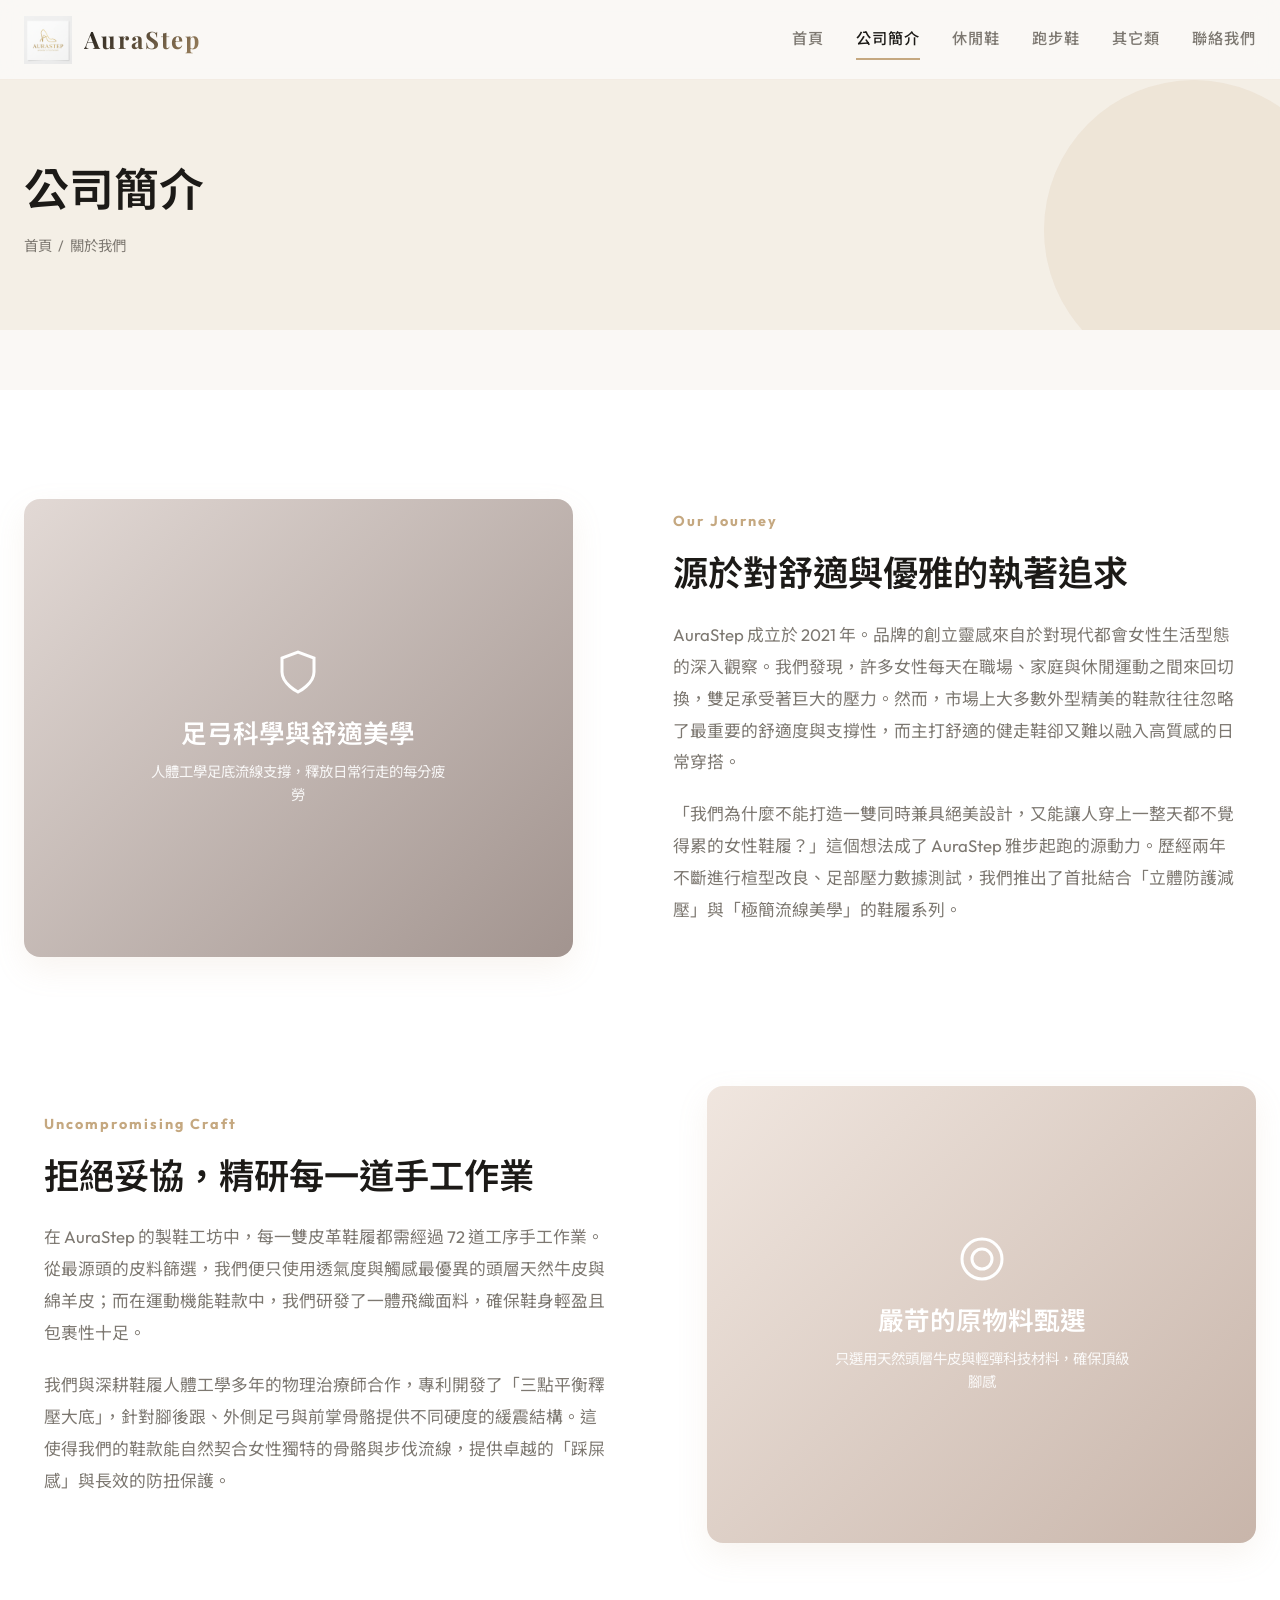
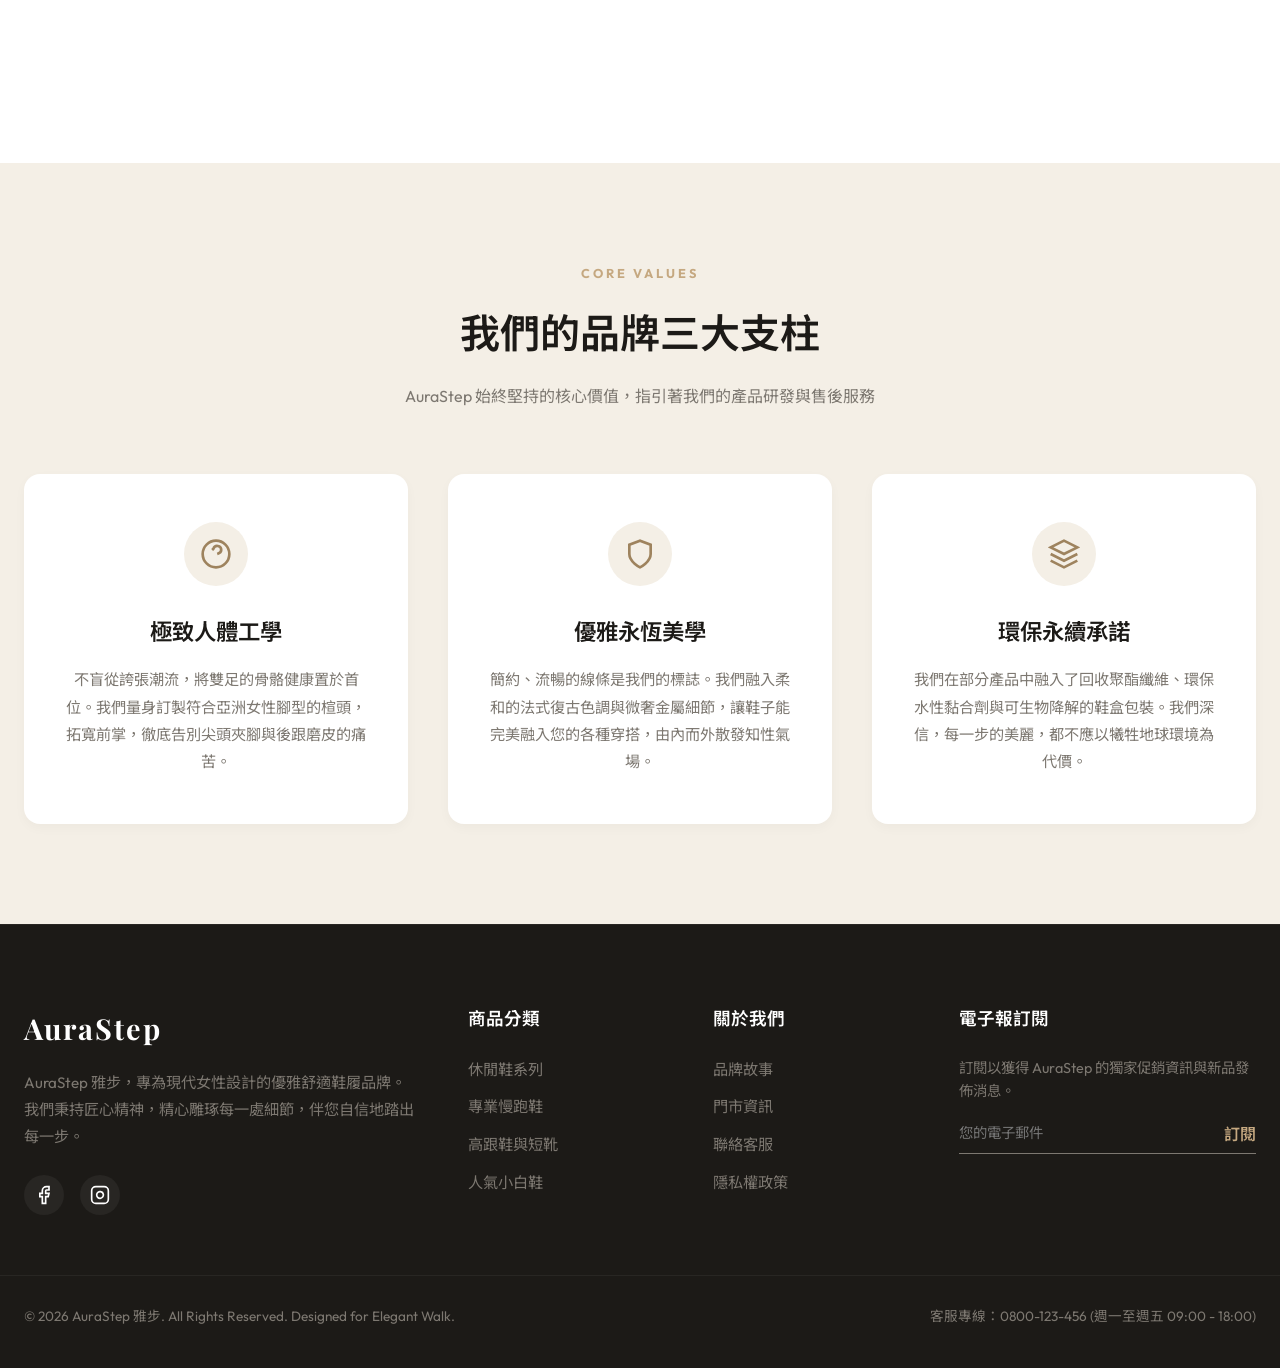
==== about.html @ 33a3cf83 "Add files via upload" ====
<!DOCTYPE html>
<html lang="zh-Hant-TW">
<head>
  <meta charset="UTF-8">
  <meta name="viewport" content="width=device-width, initial-scale=1.0">
  <meta name="description" content="AuraStep 雅步的品牌故事。了解我們如何結合匠人手工工藝、人體工學健康足弓設計與環保永續理念，為每一位現代女性打造極致舒適的足下體驗。">
  <title>AuraStep 雅步 | 關於我們 - 品牌故事與工藝理念</title>
  <link rel="icon" type="image/png" href="assets/images/logo.png">
  <link rel="stylesheet" href="css/style.css">
</head>
<body>

  <!-- Header Section -->
  <header>
    <div class="container header-container">
      <div class="logo-wrapper">
        <a href="index.html">
          <img src="assets/images/logo.png" alt="AuraStep Logo" class="logo-img">
          <span class="logo-text">AuraStep</span>
        </a>
      </div>
      
      <!-- Hamburger Menu for Mobile -->
      <button class="hamburger" aria-label="Toggle navigation">
        <span></span>
        <span></span>
        <span></span>
      </button>

      <!-- Navigation links -->
      <nav class="nav-menu">
        <a href="index.html" class="nav-link">首頁</a>
        <a href="about.html" class="nav-link active">公司簡介</a>
        <a href="casual.html" class="nav-link">休閒鞋</a>
        <a href="running.html" class="nav-link">跑步鞋</a>
        <a href="others.html" class="nav-link">其它類</a>
        <a href="contact.html" class="nav-link">聯絡我們</a>
      </nav>
    </div>
  </header>

  <main>
    <!-- Page Banner -->
    <section class="page-banner">
      <div class="container page-banner-content">
        <h1 class="page-banner-title serif-title">公司簡介</h1>
        <div class="page-banner-breadcrumbs">
          <a href="index.html">首頁</a> &nbsp;/&nbsp; <span>關於我們</span>
        </div>
      </div>
    </section>

    <!-- Brand Story Main Section -->
    <section class="about-story-section">
      <div class="container">
        <!-- Row 1: The Origin -->
        <div class="story-row">
          <div class="story-image-box">
            <!-- Simulated background representing craftsmanship -->
            <div style="width: 100%; aspect-ratio: 1.2; background: linear-gradient(135deg, #E2D9D5 0%, #A2948F 100%); display: flex; flex-direction:column; align-items: center; justify-content: center; color: white; padding: 20px; text-align: center;">
              <svg width="48" height="48" viewBox="0 0 24 24" fill="none" stroke="currentColor" stroke-width="1.5" style="margin-bottom: 16px;"><path d="M12 22s8-4 8-10V5l-8-3-8 3v7c0 6 8 10 8 10z"/></svg>
              <h3 class="serif-title" style="font-size: 1.6rem; margin-bottom: 8px;">足弓科學與舒適美學</h3>
              <p style="font-size: 0.9rem; max-width: 300px; opacity: 0.9;">人體工學足底流線支撐，釋放日常行走的每分疲勞</p>
            </div>
          </div>
          <div class="story-content-box">
            <span class="story-subtitle">Our Journey</span>
            <h2 class="story-title serif-title">源於對舒適與優雅的執著追求</h2>
            <p class="story-text">
              AuraStep 成立於 2021 年。品牌的創立靈感來自於對現代都會女性生活型態的深入觀察。我們發現，許多女性每天在職場、家庭與休閒運動之間來回切換，雙足承受著巨大的壓力。然而，市場上大多數外型精美的鞋款往往忽略了最重要的舒適度與支撐性，而主打舒適的健走鞋卻又難以融入高質感的日常穿搭。
            </p>
            <p class="story-text">
              「我們為什麼不能打造一雙同時兼具絕美設計，又能讓人穿上一整天都不覺得累的女性鞋履？」這個想法成了 AuraStep 雅步起跑的源動力。歷經兩年不斷進行楦型改良、足部壓力數據測試，我們推出了首批結合「立體防護減壓」與「極簡流線美學」的鞋履系列。
            </p>
          </div>
        </div>

        <!-- Row 2: Craftsmanship -->
        <div class="story-row">
          <div class="story-image-box">
            <!-- Simulated background representing materials selection -->
            <div style="width: 100%; aspect-ratio: 1.2; background: linear-gradient(135deg, #F0E6DF 0%, #C8B5AA 100%); display: flex; flex-direction:column; align-items: center; justify-content: center; color: white; padding: 20px; text-align: center;">
              <svg width="48" height="48" viewBox="0 0 24 24" fill="none" stroke="currentColor" stroke-width="1.5" style="margin-bottom: 16px;"><path d="M12 2a10 10 0 0 1 10 10c0 5.523-4.477 10-10 10S2 17.523 2 12S6.477 2 12 2zm0 5a5 5 0 1 0 0 10 5 5 0 0 0 0-10z"/></svg>
              <h3 class="serif-title" style="font-size: 1.6rem; margin-bottom: 8px;">嚴苛的原物料甄選</h3>
              <p style="font-size: 0.9rem; max-width: 300px; opacity: 0.9;">只選用天然頭層牛皮與輕彈科技材料，確保頂級腳感</p>
            </div>
          </div>
          <div class="story-content-box">
            <span class="story-subtitle">Uncompromising Craft</span>
            <h2 class="story-title serif-title">拒絕妥協，精研每一道手工作業</h2>
            <p class="story-text">
              在 AuraStep 的製鞋工坊中，每一雙皮革鞋履都需經過 72 道工序手工作業。從最源頭的皮料篩選，我們便只使用透氣度與觸感最優異的頭層天然牛皮與綿羊皮；而在運動機能鞋款中，我們研發了一體飛織面料，確保鞋身輕盈且包裹性十足。
            </p>
            <p class="story-text">
              我們與深耕鞋履人體工學多年的物理治療師合作，專利開發了「三點平衡釋壓大底」，針對腳後跟、外側足弓與前掌骨骼提供不同硬度的緩震結構。這使得我們的鞋款能自然契合女性獨特的骨骼與步伐流線，提供卓越的「踩屎感」與長效的防扭保護。
            </p>
          </div>
        </div>
      </div>
    </section>

    <!-- Brand Core Values -->
    <section class="values-section">
      <div class="container">
        <div class="section-header">
          <span class="section-tag">Core Values</span>
          <h2 class="section-title serif-title">我們的品牌三大支柱</h2>
          <p class="section-subtitle">AuraStep 始終堅持的核心價值，指引著我們的產品研發與售後服務</p>
        </div>

        <div class="values-grid">
          <!-- Value 1 -->
          <div class="value-card">
            <div class="value-icon-box">
              <svg width="32" height="32" viewBox="0 0 24 24" fill="none" stroke="currentColor" stroke-width="2"><circle cx="12" cy="12" r="10"/><path d="m9.09 9 1-1a3 3 0 0 1 5.83 1c0 2-3 3-3 3"/><line x1="12" y1="17" x2="12.01" y2="17"/></svg>
            </div>
            <h3 class="value-title serif-title">極致人體工學</h3>
            <p class="value-desc">
              不盲從誇張潮流，將雙足的骨骼健康置於首位。我們量身訂製符合亞洲女性腳型的楦頭，拓寬前掌，徹底告別尖頭夾腳與後跟磨皮的痛苦。
            </p>
          </div>

          <!-- Value 2 -->
          <div class="value-card">
            <div class="value-icon-box">
              <svg width="32" height="32" viewBox="0 0 24 24" fill="none" stroke="currentColor" stroke-width="2"><path d="M12 22s8-4 8-10V5l-8-3-8 3v7c0 6 8 10 8 10z"/></svg>
            </div>
            <h3 class="value-title serif-title">優雅永恆美學</h3>
            <p class="value-desc">
              簡約、流暢的線條是我們的標誌。我們融入柔和的法式復古色調與微奢金屬細節，讓鞋子能完美融入您的各種穿搭，由內而外散發知性氣場。
            </p>
          </div>

          <!-- Value 3 -->
          <div class="value-card">
            <div class="value-icon-box">
              <svg width="32" height="32" viewBox="0 0 24 24" fill="none" stroke="currentColor" stroke-width="2"><path d="M12 2L2 7l10 5 10-5-10-5zM2 17l10 5 10-5M2 12l10 5 10-5"/></svg>
            </div>
            <h3 class="value-title serif-title">環保永續承諾</h3>
            <p class="value-desc">
              我們在部分產品中融入了回收聚酯纖維、環保水性黏合劑與可生物降解的鞋盒包裝。我們深信，每一步的美麗，都不應以犧牲地球環境為代價。
            </p>
          </div>
        </div>
      </div>
    </section>
  </main>

  <!-- Footer Section -->
  <footer>
    <div class="container footer-grid">
      <!-- Brand column -->
      <div class="footer-brand">
        <h3 class="footer-logo-text">AuraStep</h3>
        <p>AuraStep 雅步，專為現代女性設計的優雅舒適鞋履品牌。我們秉持匠心精神，精心雕琢每一處細節，伴您自信地踏出每一步。</p>
        <div class="footer-socials">
          <a href="#" class="social-icon" aria-label="Facebook">
            <svg width="20" height="20" viewBox="0 0 24 24" fill="none" stroke="currentColor" stroke-width="2"><path d="M18 2h-3a5 5 0 0 0-5 5v3H7v4h3v8h4v-8h3l1-4h-4V7a1 1 0 0 1 1-1h3z"/></svg>
          </a>
          <a href="#" class="social-icon" aria-label="Instagram">
            <svg width="20" height="20" viewBox="0 0 24 24" fill="none" stroke="currentColor" stroke-width="2"><rect x="2" y="2" width="20" height="20" rx="5" ry="5"/><path d="M16 11.37A4 4 0 1 1 12.63 8 4 4 0 0 1 16 11.37z"/><line x1="17.5" y1="6.5" x2="17.51" y2="6.5"/></svg>
          </a>
        </div>
      </div>

      <!-- Links column 1 -->
      <div>
        <h4 class="footer-heading">商品分類</h4>
        <ul class="footer-links">
          <li><a href="casual.html">休閒鞋系列</a></li>
          <li><a href="running.html">專業慢跑鞋</a></li>
          <li><a href="others.html">高跟鞋與短靴</a></li>
          <li><a href="casual.html">人氣小白鞋</a></li>
        </ul>
      </div>

      <!-- Links column 2 -->
      <div>
        <h4 class="footer-heading">關於我們</h4>
        <ul class="footer-links">
          <li><a href="about.html">品牌故事</a></li>
          <li><a href="contact.html">門市資訊</a></li>
          <li><a href="contact.html">聯絡客服</a></li>
          <li><a href="#">隱私權政策</a></li>
        </ul>
      </div>

      <!-- Newsletter column -->
      <div class="footer-newsletter">
        <h4 class="footer-heading">電子報訂閱</h4>
        <p>訂閱以獲得 AuraStep 的獨家促銷資訊與新品發佈消息。</p>
        <form class="newsletter-form">
          <input type="email" placeholder="您的電子郵件" class="newsletter-input" required>
          <button type="submit" class="newsletter-btn">訂閱</button>
        </form>
      </div>
    </div>

    <!-- Bottom copyright -->
    <div class="container footer-bottom">
      <p>&copy; 2026 AuraStep 雅步. All Rights Reserved. Designed for Elegant Walk.</p>
      <p>客服專線：0800-123-456 (週一至週五 09:00 - 18:00)</p>
    </div>
  </footer>

  <!-- Include Scripts -->
  <script src="js/products.js"></script>
  <script src="js/main.js"></script>
</body>
</html>
---- css/style.css ----
/* AuraStep Global Stylesheet & Design System */
@import url('https://fonts.googleapis.com/css2?family=Noto+Sans+TC:wght@300;400;500;700&family=Outfit:wght@300;400;500;600;700&family=Playfair+Display:ital,wght@0,400;0,600;1,400&display=swap');

:root {
  /* Color Palette */
  --primary: #C5A880;
  --primary-dark: #9E835E;
  --primary-light: #F4EFE6;
  --neutral-dark: #1C1A17;
  --neutral-light: #FAF8F5;
  --neutral-white: #FFFFFF;
  --neutral-gray: #7D7871;
  --neutral-light-gray: #E8E4DF;
  --accent: #E8A89A; /* Soft rose gold/peach */
  
  /* Font Family */
  --font-serif: 'Playfair Display', 'Noto Sans TC', serif;
  --font-sans: 'Outfit', 'Noto Sans TC', sans-serif;
  
  /* Transitions */
  --transition-fast: all 0.2s ease;
  --transition-normal: all 0.4s cubic-bezier(0.16, 1, 0.3, 1);
  --transition-slow: all 0.8s cubic-bezier(0.16, 1, 0.3, 1);
  
  /* Shadows */
  --shadow-sm: 0 4px 12px rgba(28, 26, 23, 0.03);
  --shadow-md: 0 12px 32px rgba(197, 168, 128, 0.12);
  --shadow-lg: 0 24px 64px rgba(197, 168, 128, 0.18);
  
  /* Border Radius */
  --radius-sm: 8px;
  --radius-md: 16px;
  --radius-lg: 32px;
  --radius-full: 9999px;
  
  /* Layout constraints */
  --max-width: 1320px;
  --header-height: 80px;
}

/* Reset and Base Styles */
*, *::before, *::after {
  box-sizing: border-box;
  margin: 0;
  padding: 0;
}

html {
  scroll-behavior: smooth;
  font-size: 16px;
}

body {
  font-family: var(--font-sans);
  background-color: var(--neutral-light);
  color: var(--neutral-dark);
  line-height: 1.6;
  overflow-x: hidden;
  -webkit-font-smoothing: antialiased;
}

a {
  text-decoration: none;
  color: inherit;
  transition: var(--transition-fast);
}

img, svg {
  max-width: 100%;
  height: auto;
  display: block;
}

ul {
  list-style: none;
}

input, textarea, select, button {
  font-family: inherit;
  font-size: inherit;
  border: none;
  outline: none;
  background: none;
}

button {
  cursor: pointer;
}

/* Typography Utility */
.serif-title {
  font-family: var(--font-serif);
  font-weight: 600;
}

/* Global Container */
.container {
  width: 100%;
  max-width: var(--max-width);
  margin: 0 auto;
  padding: 0 24px;
}

/* Header & Navigation */
header {
  position: fixed;
  top: 0;
  left: 0;
  width: 100%;
  height: var(--header-height);
  background-color: rgba(250, 248, 245, 0.85);
  backdrop-filter: blur(12px);
  -webkit-backdrop-filter: blur(12px);
  z-index: 1000;
  border-bottom: 1px solid rgba(197, 168, 128, 0.15);
  transition: var(--transition-normal);
}

header.scrolled {
  height: 70px;
  box-shadow: var(--shadow-sm);
  background-color: rgba(250, 248, 245, 0.95);
}

.header-container {
  display: flex;
  align-items: center;
  justify-content: space-between;
  height: 100%;
}

.logo-wrapper a {
  display: flex;
  align-items: center;
  gap: 12px;
}

.logo-img {
  height: 48px;
  width: auto;
}

.logo-text {
  font-family: var(--font-serif);
  font-size: 1.5rem;
  font-weight: 700;
  letter-spacing: 2px;
  color: var(--neutral-dark);
  background: linear-gradient(135deg, var(--neutral-dark) 0%, var(--primary-dark) 100%);
  -webkit-background-clip: text;
  -webkit-text-fill-color: transparent;
}

.nav-menu {
  display: flex;
  align-items: center;
  gap: 32px;
}

.nav-link {
  font-size: 0.95rem;
  font-weight: 500;
  letter-spacing: 1px;
  padding: 8px 0;
  position: relative;
  color: var(--neutral-gray);
}

.nav-link::after {
  content: '';
  position: absolute;
  bottom: 0;
  left: 0;
  width: 0;
  height: 2px;
  background-color: var(--primary);
  transition: var(--transition-normal);
}

.nav-link:hover, .nav-link.active {
  color: var(--neutral-dark);
}

.nav-link:hover::after, .nav-link.active::after {
  width: 100%;
}

/* Hamburger Menu button */
.hamburger {
  display: none;
  flex-direction: column;
  justify-content: space-between;
  width: 24px;
  height: 18px;
  z-index: 1001;
}

.hamburger span {
  display: block;
  height: 2px;
  width: 100%;
  background-color: var(--neutral-dark);
  border-radius: 2px;
  transition: var(--transition-normal);
}

/* Hamburger Active Animation */
.hamburger.active span:nth-child(1) {
  transform: translateY(8px) rotate(45deg);
}

.hamburger.active span:nth-child(2) {
  opacity: 0;
}

.hamburger.active span:nth-child(3) {
  transform: translateY(-8px) rotate(-45deg);
}

/* Page Spacing wrapper */
main {
  padding-top: var(--header-height);
  min-height: calc(100vh - 400px);
}

/* Footer Section */
footer {
  background-color: var(--neutral-dark);
  color: var(--neutral-light-gray);
  padding: 80px 0 40px 0;
  border-top: 1px solid rgba(255, 255, 255, 0.05);
}

.footer-grid {
  display: grid;
  grid-template-columns: 2fr 1fr 1fr 1.5fr;
  gap: 48px;
  margin-bottom: 60px;
}

.footer-brand .footer-logo-text {
  font-family: var(--font-serif);
  font-size: 1.8rem;
  font-weight: 700;
  letter-spacing: 2px;
  color: var(--neutral-white);
  margin-bottom: 18px;
}

.footer-brand p {
  color: var(--neutral-gray);
  font-size: 0.95rem;
  line-height: 1.8;
  margin-bottom: 24px;
}

.footer-socials {
  display: flex;
  gap: 16px;
}

.social-icon {
  width: 40px;
  height: 40px;
  border-radius: 50%;
  background-color: rgba(255, 255, 255, 0.05);
  display: flex;
  align-items: center;
  justify-content: center;
  transition: var(--transition-normal);
  color: var(--neutral-white);
}

.social-icon:hover {
  background-color: var(--primary);
  transform: translateY(-3px);
}

.footer-heading {
  font-size: 1.1rem;
  font-weight: 600;
  color: var(--neutral-white);
  margin-bottom: 24px;
  position: relative;
}

.footer-links li {
  margin-bottom: 12px;
}

.footer-links a {
  font-size: 0.95rem;
  color: var(--neutral-gray);
}

.footer-links a:hover {
  color: var(--primary);
  padding-left: 4px;
}

.footer-contact-info p {
  font-size: 0.95rem;
  color: var(--neutral-gray);
  margin-bottom: 16px;
  display: flex;
  align-items: flex-start;
  gap: 12px;
}

.footer-contact-info svg {
  width: 18px;
  height: 18px;
  flex-shrink: 0;
  margin-top: 3px;
  stroke: var(--primary);
}

.footer-newsletter p {
  font-size: 0.9rem;
  color: var(--neutral-gray);
  margin-bottom: 18px;
}

.newsletter-form {
  display: flex;
  border-bottom: 1px solid var(--neutral-gray);
  padding-bottom: 8px;
}

.newsletter-input {
  flex-grow: 1;
  color: var(--neutral-white);
  font-size: 0.9rem;
}

.newsletter-btn {
  color: var(--primary);
  font-weight: 600;
  transition: var(--transition-fast);
}

.newsletter-btn:hover {
  color: var(--neutral-white);
}

.footer-bottom {
  border-top: 1px solid rgba(255, 255, 255, 0.05);
  padding-top: 30px;
  display: flex;
  justify-content: space-between;
  align-items: center;
  font-size: 0.85rem;
  color: var(--neutral-gray);
}

/* Premium Buttons */
.btn {
  display: inline-flex;
  align-items: center;
  justify-content: center;
  padding: 14px 32px;
  font-size: 0.95rem;
  font-weight: 600;
  letter-spacing: 1px;
  border-radius: var(--radius-sm);
  transition: var(--transition-normal);
  position: relative;
  overflow: hidden;
  z-index: 1;
}

.btn-primary {
  background-color: var(--neutral-dark);
  color: var(--neutral-white);
  border: 1px solid var(--neutral-dark);
}

.btn-primary::before {
  content: '';
  position: absolute;
  top: 0;
  left: -100%;
  width: 100%;
  height: 100%;
  background: linear-gradient(90deg, transparent, rgba(255,255,255,0.2), transparent);
  transition: var(--transition-slow);
  z-index: -1;
}

.btn-primary:hover::before {
  left: 100%;
}

.btn-primary:hover {
  background-color: var(--primary);
  border-color: var(--primary);
}

.btn-secondary {
  border: 1px solid var(--neutral-dark);
  color: var(--neutral-dark);
}

.btn-secondary:hover {
  background-color: var(--neutral-dark);
  color: var(--neutral-white);
}

/* Hero Section */
.hero {
  position: relative;
  height: 90vh;
  min-height: 600px;
  background-color: var(--primary-light);
  display: flex;
  align-items: center;
  overflow: hidden;
}

.hero-grid {
  display: grid;
  grid-template-columns: 1.1fr 0.9fr;
  align-items: center;
  gap: 40px;
  height: 100%;
}

.hero-content {
  opacity: 0;
  transform: translateY(30px);
  animation: fadeInUp 1s cubic-bezier(0.16, 1, 0.3, 1) forwards;
}

.hero-tag {
  font-size: 0.85rem;
  font-weight: 700;
  letter-spacing: 4px;
  text-transform: uppercase;
  color: var(--primary-dark);
  margin-bottom: 24px;
  display: block;
}

.hero-title {
  font-size: 4rem;
  line-height: 1.15;
  color: var(--neutral-dark);
  margin-bottom: 28px;
}

.hero-title span {
  font-style: italic;
  font-weight: 400;
  color: var(--primary-dark);
}

.hero-description {
  font-size: 1.1rem;
  color: var(--neutral-gray);
  margin-bottom: 40px;
  max-width: 520px;
  line-height: 1.8;
}

.hero-cta {
  display: flex;
  gap: 16px;
}

.hero-image-wrapper {
  position: relative;
  display: flex;
  justify-content: center;
  align-items: center;
  height: 100%;
  opacity: 0;
  transform: scale(0.9);
  animation: scaleIn 1.2s cubic-bezier(0.16, 1, 0.3, 1) 0.2s forwards;
}

.hero-circle-bg {
  position: absolute;
  width: 420px;
  height: 420px;
  border-radius: 50%;
  background: linear-gradient(135deg, var(--neutral-white) 0%, var(--primary-light) 100%);
  box-shadow: var(--shadow-md);
  z-index: 1;
}

.hero-img {
  position: relative;
  z-index: 2;
  max-height: 480px;
  filter: drop-shadow(0 20px 40px rgba(197,168,128,0.25));
  animation: floatShoe 6s ease-in-out infinite;
}

/* Floating Animations */
@keyframes floatShoe {
  0%, 100% {
    transform: translateY(0) rotate(0deg);
  }
  50% {
    transform: translateY(-15px) rotate(-3deg);
  }
}

@keyframes fadeInUp {
  to {
    opacity: 1;
    transform: translateY(0);
  }
}

@keyframes scaleIn {
  to {
    opacity: 1;
    transform: scale(1);
  }
}

/* Category Quick Links Section */
.home-categories {
  padding: 100px 0;
  background-color: var(--neutral-white);
}

.section-header {
  text-align: center;
  max-width: 600px;
  margin: 0 auto 64px auto;
}

.section-tag {
  font-size: 0.8rem;
  font-weight: 700;
  color: var(--primary);
  text-transform: uppercase;
  letter-spacing: 3px;
  margin-bottom: 16px;
  display: block;
}

.section-title {
  font-size: 2.5rem;
  color: var(--neutral-dark);
  margin-bottom: 18px;
}

.section-subtitle {
  font-size: 1rem;
  color: var(--neutral-gray);
  line-height: 1.8;
}

.category-grid {
  display: grid;
  grid-template-columns: repeat(3, 1fr);
  gap: 30px;
}

.category-card {
  position: relative;
  height: 420px;
  border-radius: var(--radius-md);
  overflow: hidden;
  box-shadow: var(--shadow-sm);
  display: flex;
  flex-direction: column;
  justify-content: flex-end;
  padding: 40px;
  color: var(--neutral-white);
  z-index: 1;
  transition: var(--transition-normal);
}

.category-card::before {
  content: '';
  position: absolute;
  top: 0;
  left: 0;
  width: 100%;
  height: 100%;
  background: linear-gradient(180deg, rgba(28,26,23,0) 40%, rgba(28,26,23,0.85) 100%);
  z-index: 2;
  transition: var(--transition-normal);
}

.category-card-bg {
  position: absolute;
  top: 0;
  left: 0;
  width: 100%;
  height: 100%;
  background-size: cover;
  background-position: center;
  transition: var(--transition-slow);
  z-index: 1;
}

.category-card:hover .category-card-bg {
  transform: scale(1.1);
}

.category-card:hover::before {
  background: linear-gradient(180deg, rgba(28,26,23,0.1) 20%, rgba(28,26,23,0.9) 100%);
}

.category-card-content {
  position: relative;
  z-index: 3;
}

.category-card-title {
  font-size: 1.8rem;
  margin-bottom: 12px;
}

.category-card-link {
  font-size: 0.9rem;
  font-weight: 600;
  letter-spacing: 1px;
  display: flex;
  align-items: center;
  gap: 8px;
  color: var(--accent);
}

.category-card-link svg {
  transition: var(--transition-fast);
  stroke: var(--accent);
}

.category-card:hover .category-card-link svg {
  transform: translateX(6px);
}

/* Feature Highlights */
.about-teaser {
  padding: 120px 0;
  background-color: var(--neutral-light);
}

.about-teaser-grid {
  display: grid;
  grid-template-columns: 1fr 1fr;
  align-items: center;
  gap: 80px;
}

.about-teaser-images {
  position: relative;
  display: grid;
  grid-template-columns: repeat(2, 1fr);
  gap: 20px;
}

.about-teaser-img-box {
  border-radius: var(--radius-md);
  overflow: hidden;
  box-shadow: var(--shadow-md);
}

.about-teaser-img-box:nth-child(2) {
  transform: translateY(40px);
}

.about-teaser-content {
  padding-right: 40px;
}

.about-teaser-title {
  font-size: 2.6rem;
  margin-bottom: 24px;
}

.about-teaser-text {
  font-size: 1.05rem;
  color: var(--neutral-gray);
  line-height: 1.8;
  margin-bottom: 32px;
}

.feature-list {
  margin-bottom: 40px;
}

.feature-item {
  display: flex;
  align-items: flex-start;
  gap: 16px;
  margin-bottom: 20px;
}

.feature-icon-box {
  width: 44px;
  height: 44px;
  border-radius: 50%;
  background-color: var(--primary-light);
  display: flex;
  align-items: center;
  justify-content: center;
  flex-shrink: 0;
  color: var(--primary-dark);
}

.feature-title {
  font-weight: 600;
  font-size: 1.1rem;
  margin-bottom: 4px;
}

.feature-desc {
  font-size: 0.95rem;
  color: var(--neutral-gray);
}

/* New Arrivals / Featured Products Grid */
.featured-products {
  padding: 100px 0;
  background-color: var(--neutral-white);
}

/* Category Filter Bar */
.filter-bar {
  display: flex;
  justify-content: center;
  gap: 16px;
  margin-bottom: 50px;
}

.filter-btn {
  padding: 10px 24px;
  font-size: 0.95rem;
  font-weight: 500;
  color: var(--neutral-gray);
  border-radius: var(--radius-full);
  border: 1px solid var(--neutral-light-gray);
  transition: var(--transition-normal);
}

.filter-btn:hover, .filter-btn.active {
  background-color: var(--neutral-dark);
  color: var(--neutral-white);
  border-color: var(--neutral-dark);
  box-shadow: var(--shadow-sm);
}

/* Product Cards Grid */
.products-grid {
  display: grid;
  grid-template-columns: repeat(4, 1fr);
  gap: 30px;
}

.product-card {
  background-color: var(--neutral-white);
  border-radius: var(--radius-md);
  overflow: hidden;
  box-shadow: var(--shadow-sm);
  transition: var(--transition-normal);
  display: flex;
  flex-direction: column;
}

.product-card:hover {
  transform: translateY(-8px);
  box-shadow: var(--shadow-md);
}

.product-img-box {
  position: relative;
  background-color: var(--primary-light);
  aspect-ratio: 1;
  overflow: hidden;
  display: flex;
  align-items: center;
  justify-content: center;
  padding: 20px;
}

.product-img-box img, .product-img-box svg {
  max-height: 85%;
  width: auto;
  object-fit: contain;
  transition: var(--transition-slow);
  filter: drop-shadow(0 10px 20px rgba(0,0,0,0.06));
}

.product-card:hover .product-img-box img,
.product-card:hover .product-img-box svg {
  transform: scale(1.08) rotate(-4deg);
  filter: drop-shadow(0 15px 30px rgba(197,168,128,0.2));
}

.product-tag {
  position: absolute;
  top: 16px;
  left: 16px;
  background-color: var(--neutral-dark);
  color: var(--neutral-white);
  padding: 6px 12px;
  font-size: 0.75rem;
  font-weight: 600;
  border-radius: var(--radius-sm);
  letter-spacing: 1px;
}

.product-action-overlay {
  position: absolute;
  bottom: 0;
  left: 0;
  width: 100%;
  height: 50px;
  background-color: rgba(28, 26, 23, 0.85);
  backdrop-filter: blur(4px);
  display: flex;
  justify-content: center;
  align-items: center;
  transform: translateY(100%);
  transition: var(--transition-normal);
}

.product-card:hover .product-action-overlay {
  transform: translateY(0);
}

.quick-view-btn {
  color: var(--neutral-white);
  font-size: 0.9rem;
  font-weight: 600;
  letter-spacing: 1px;
  width: 100%;
  height: 100%;
  display: flex;
  align-items: center;
  justify-content: center;
}

.quick-view-btn:hover {
  background-color: var(--primary);
}

.product-info {
  padding: 24px;
  flex-grow: 1;
  display: flex;
  flex-direction: column;
  justify-content: space-between;
}

.product-category-text {
  font-size: 0.8rem;
  color: var(--neutral-gray);
  text-transform: uppercase;
  letter-spacing: 1px;
  margin-bottom: 8px;
  display: block;
}

.product-name-title {
  font-size: 1.15rem;
  font-weight: 600;
  color: var(--neutral-dark);
  margin-bottom: 6px;
  line-height: 1.4;
}

.product-en-name {
  font-size: 0.85rem;
  color: var(--neutral-gray);
  margin-bottom: 14px;
}

.product-footer {
  display: flex;
  justify-content: space-between;
  align-items: center;
  margin-top: auto;
  border-top: 1px solid var(--neutral-light-gray);
  padding-top: 16px;
}

.product-price {
  font-size: 1.25rem;
  font-weight: 600;
  color: var(--neutral-dark);
  font-family: 'Outfit', sans-serif;
}

.product-price::before {
  content: 'NT$ ';
  font-size: 0.85rem;
  font-weight: 500;
}

.view-detail-link {
  font-size: 0.85rem;
  font-weight: 600;
  color: var(--primary-dark);
  display: flex;
  align-items: center;
  gap: 4px;
}

.view-detail-link svg {
  transition: var(--transition-fast);
  stroke: var(--primary-dark);
}

.product-card:hover .view-detail-link svg {
  transform: translateX(4px);
}

/* Category Pages Header Banner */
.page-banner {
  height: 250px;
  background-color: var(--primary-light);
  display: flex;
  align-items: center;
  position: relative;
  overflow: hidden;
  margin-bottom: 60px;
}

.page-banner::before {
  content: '';
  position: absolute;
  right: -5%;
  bottom: -20%;
  width: 300px;
  height: 300px;
  border-radius: 50%;
  background-color: rgba(197, 168, 128, 0.15);
  z-index: 1;
}

.page-banner-content {
  position: relative;
  z-index: 2;
}

.page-banner-title {
  font-size: 2.8rem;
  margin-bottom: 12px;
}

.page-banner-breadcrumbs {
  font-size: 0.9rem;
  color: var(--neutral-gray);
}

.page-banner-breadcrumbs a:hover {
  color: var(--primary);
}

/* Category Filter Layout (Sidebar + Grid) */
.category-page-container {
  display: grid;
  grid-template-columns: 240px 1fr;
  gap: 40px;
  padding-bottom: 100px;
}

.sidebar-filters {
  position: sticky;
  top: 100px;
  height: fit-content;
}

.filter-group {
  margin-bottom: 36px;
  border-bottom: 1px solid var(--neutral-light-gray);
  padding-bottom: 24px;
}

.filter-group-title {
  font-size: 1.1rem;
  font-weight: 600;
  margin-bottom: 18px;
}

.filter-options {
  display: flex;
  flex-direction: column;
  gap: 12px;
}

.checkbox-label {
  display: flex;
  align-items: center;
  gap: 10px;
  font-size: 0.95rem;
  color: var(--neutral-gray);
  cursor: pointer;
}

.checkbox-label input {
  width: 16px;
  height: 16px;
  border: 1px solid var(--neutral-light-gray);
  border-radius: 3px;
  accent-color: var(--primary);
}

.checkbox-label:hover {
  color: var(--neutral-dark);
}

/* About Page Styles */
.about-hero {
  padding: 80px 0;
  text-align: center;
  max-width: 800px;
  margin: 0 auto;
}

.about-hero-title {
  font-size: 3.5rem;
  margin-bottom: 24px;
}

.about-hero-intro {
  font-size: 1.2rem;
  color: var(--neutral-gray);
  line-height: 1.8;
}

.about-story-section {
  padding: 100px 0;
  background-color: var(--neutral-white);
}

.story-row {
  display: grid;
  grid-template-columns: 1fr 1.1fr;
  align-items: center;
  gap: 80px;
  margin-bottom: 120px;
}

.story-row:nth-child(even) {
  grid-template-columns: 1.1fr 1fr;
}

.story-row:nth-child(even) .story-image-box {
  order: 2;
}

.story-image-box {
  border-radius: var(--radius-md);
  overflow: hidden;
  box-shadow: var(--shadow-md);
}

.story-content-box {
  padding: 20px;
}

.story-subtitle {
  font-size: 0.9rem;
  font-weight: 700;
  color: var(--primary);
  letter-spacing: 2px;
  margin-bottom: 16px;
  display: block;
}

.story-title {
  font-size: 2.2rem;
  margin-bottom: 24px;
  line-height: 1.3;
}

.story-text {
  font-size: 1.05rem;
  color: var(--neutral-gray);
  line-height: 1.9;
  margin-bottom: 20px;
}

/* Core Values Grid */
.values-section {
  padding: 100px 0;
  background-color: var(--primary-light);
}

.values-grid {
  display: grid;
  grid-template-columns: repeat(3, 1fr);
  gap: 40px;
}

.value-card {
  background-color: var(--neutral-white);
  padding: 48px 40px;
  border-radius: var(--radius-md);
  box-shadow: var(--shadow-sm);
  text-align: center;
  transition: var(--transition-normal);
}

.value-card:hover {
  transform: translateY(-8px);
  box-shadow: var(--shadow-md);
}

.value-icon-box {
  width: 64px;
  height: 64px;
  background-color: var(--primary-light);
  border-radius: 50%;
  display: flex;
  align-items: center;
  justify-content: center;
  margin: 0 auto 28px auto;
  color: var(--primary-dark);
}

.value-title {
  font-size: 1.4rem;
  margin-bottom: 16px;
}

.value-desc {
  font-size: 0.95rem;
  color: var(--neutral-gray);
  line-height: 1.8;
}

/* Contact Page Styles */
.contact-section {
  padding: 80px 0 100px 0;
}

.contact-grid {
  display: grid;
  grid-template-columns: 1fr 1.2fr;
  gap: 80px;
}

.contact-info-panel {
  display: flex;
  flex-direction: column;
}

.contact-main-title {
  font-size: 3rem;
  margin-bottom: 24px;
}

.contact-intro {
  font-size: 1.1rem;
  color: var(--neutral-gray);
  line-height: 1.8;
  margin-bottom: 40px;
}

.contact-details {
  display: flex;
  flex-direction: column;
  gap: 32px;
  margin-bottom: 48px;
}

.contact-detail-item {
  display: flex;
  gap: 20px;
  align-items: flex-start;
}

.contact-detail-icon {
  width: 50px;
  height: 50px;
  border-radius: 50%;
  background-color: var(--primary-light);
  display: flex;
  align-items: center;
  justify-content: center;
  flex-shrink: 0;
  color: var(--primary-dark);
}

.contact-detail-label {
  font-weight: 600;
  font-size: 1.1rem;
  margin-bottom: 4px;
}

.contact-detail-text {
  font-size: 0.95rem;
  color: var(--neutral-gray);
}

/* Interactive Contact Form */
.contact-form-panel {
  background-color: var(--neutral-white);
  padding: 48px;
  border-radius: var(--radius-md);
  box-shadow: var(--shadow-md);
}

.form-group {
  margin-bottom: 24px;
}

.form-label {
  display: block;
  font-size: 0.9rem;
  font-weight: 600;
  color: var(--neutral-dark);
  margin-bottom: 8px;
}

.form-control {
  width: 100%;
  padding: 14px 18px;
  border-radius: var(--radius-sm);
  border: 1px solid var(--neutral-light-gray);
  background-color: var(--neutral-light);
  color: var(--neutral-dark);
  font-size: 0.95rem;
  transition: var(--transition-fast);
}

.form-control:focus {
  border-color: var(--primary);
  background-color: var(--neutral-white);
  box-shadow: 0 0 0 4px rgba(197, 168, 128, 0.15);
}

textarea.form-control {
  resize: vertical;
  min-height: 150px;
}

.submit-btn {
  width: 100%;
  border: none;
}

/* Form success message popup */
.form-toast {
  position: fixed;
  bottom: 40px;
  right: 40px;
  background-color: var(--neutral-dark);
  color: var(--neutral-white);
  padding: 16px 28px;
  border-radius: var(--radius-sm);
  box-shadow: var(--shadow-lg);
  transform: translateY(120%);
  opacity: 0;
  transition: var(--transition-normal);
  z-index: 1100;
  display: flex;
  align-items: center;
  gap: 12px;
}

.form-toast.show {
  transform: translateY(0);
  opacity: 1;
}

.form-toast-success-icon {
  width: 20px;
  height: 20px;
  stroke: var(--accent);
}

/* Beautiful Interactive Map Placeholder */
.map-section {
  width: 100%;
  height: 450px;
  background-color: var(--primary-light);
  position: relative;
  overflow: hidden;
  border-radius: var(--radius-md);
  margin-top: 60px;
  box-shadow: var(--shadow-sm);
}

.map-placeholder {
  width: 100%;
  height: 100%;
  display: flex;
  flex-direction: column;
  justify-content: center;
  align-items: center;
  background: linear-gradient(135deg, #FDFBF9 0%, #E8E2D9 100%);
  color: var(--neutral-gray);
  text-align: center;
  padding: 24px;
}

.map-icon {
  width: 48px;
  height: 48px;
  stroke: var(--primary-dark);
  margin-bottom: 16px;
  animation: bounceMapMarker 2s ease-in-out infinite;
}

@keyframes bounceMapMarker {
  0%, 100% {
    transform: translateY(0);
  }
  50% {
    transform: translateY(-8px);
  }
}

.map-card {
  background-color: var(--neutral-white);
  padding: 24px;
  border-radius: var(--radius-sm);
  box-shadow: var(--shadow-md);
  position: absolute;
  bottom: 24px;
  left: 24px;
  max-width: 320px;
  z-index: 5;
}

.map-card-title {
  font-weight: 700;
  margin-bottom: 8px;
}

.map-card-text {
  font-size: 0.85rem;
  color: var(--neutral-gray);
  line-height: 1.6;
}

/* Product Detail Page Styles */
.product-detail-container {
  padding: 60px 0 120px 0;
}

.product-detail-grid {
  display: grid;
  grid-template-columns: 1.1fr 0.9fr;
  gap: 80px;
  align-items: flex-start;
}

/* Left: Gallery Image Showcase */
.detail-gallery {
  display: flex;
  flex-direction: column;
  gap: 20px;
}

.detail-main-img-box {
  background-color: var(--primary-light);
  border-radius: var(--radius-md);
  aspect-ratio: 1.1;
  display: flex;
  align-items: center;
  justify-content: center;
  padding: 40px;
  box-shadow: var(--shadow-sm);
  overflow: hidden;
}

.detail-main-img-box img, .detail-main-img-box svg {
  max-height: 90%;
  width: auto;
  object-fit: contain;
  filter: drop-shadow(0 15px 30px rgba(0, 0, 0, 0.08));
  transition: var(--transition-normal);
}

.detail-main-img-box:hover img, .detail-main-img-box:hover svg {
  transform: scale(1.05) rotate(-2deg);
}

/* Right: Info and selectors */
.detail-info {
  display: flex;
  flex-direction: column;
}

.detail-category {
  font-size: 0.85rem;
  color: var(--primary-dark);
  font-weight: 600;
  letter-spacing: 2px;
  text-transform: uppercase;
  margin-bottom: 12px;
}

.detail-name {
  font-size: 2.8rem;
  line-height: 1.2;
  margin-bottom: 8px;
}

.detail-en-name {
  font-size: 1.1rem;
  color: var(--neutral-gray);
  margin-bottom: 24px;
}

.detail-price {
  font-size: 2rem;
  font-weight: 600;
  color: var(--neutral-dark);
  font-family: 'Outfit', sans-serif;
  margin-bottom: 28px;
  border-bottom: 1px solid var(--neutral-light-gray);
  padding-bottom: 24px;
}

.detail-price::before {
  content: 'NT$ ';
  font-size: 1.2rem;
}

.detail-desc {
  font-size: 1.05rem;
  color: var(--neutral-gray);
  line-height: 1.8;
  margin-bottom: 36px;
}

/* Color and Size interactive options */
.selector-group {
  margin-bottom: 28px;
}

.selector-title {
  font-size: 0.95rem;
  font-weight: 600;
  margin-bottom: 12px;
}

.color-options {
  display: flex;
  gap: 12px;
}

.color-dot {
  width: 36px;
  height: 36px;
  border-radius: 50%;
  border: 2px solid var(--neutral-white);
  box-shadow: 0 0 0 1px var(--neutral-light-gray);
  cursor: pointer;
  transition: var(--transition-fast);
  position: relative;
}

.color-dot.active {
  box-shadow: 0 0 0 2px var(--neutral-dark);
}

.color-dot-tooltip {
  position: absolute;
  bottom: 120%;
  left: 50%;
  transform: translateX(-50%) translateY(10px);
  background-color: var(--neutral-dark);
  color: var(--neutral-white);
  font-size: 0.75rem;
  padding: 4px 8px;
  border-radius: 4px;
  opacity: 0;
  pointer-events: none;
  white-space: nowrap;
  transition: var(--transition-fast);
}

.color-dot:hover .color-dot-tooltip {
  opacity: 1;
  transform: translateX(-50%) translateY(0);
}

.size-options {
  display: flex;
  flex-wrap: wrap;
  gap: 10px;
}

.size-box {
  width: 46px;
  height: 46px;
  border-radius: var(--radius-sm);
  border: 1px solid var(--neutral-light-gray);
  display: flex;
  align-items: center;
  justify-content: center;
  font-size: 0.95rem;
  font-weight: 600;
  cursor: pointer;
  transition: var(--transition-fast);
  background-color: var(--neutral-white);
}

.size-box:hover {
  border-color: var(--neutral-dark);
}

.size-box.active {
  background-color: var(--neutral-dark);
  color: var(--neutral-white);
  border-color: var(--neutral-dark);
}

/* Add to cart / Action buttons */
.detail-actions {
  display: flex;
  gap: 16px;
  margin-top: 20px;
  border-top: 1px solid var(--neutral-light-gray);
  padding-top: 36px;
  margin-bottom: 48px;
}

.qty-selector {
  display: flex;
  align-items: center;
  border: 1px solid var(--neutral-light-gray);
  border-radius: var(--radius-sm);
  background-color: var(--neutral-white);
}

.qty-btn {
  width: 50px;
  height: 50px;
  display: flex;
  align-items: center;
  justify-content: center;
  font-size: 1.2rem;
  color: var(--neutral-gray);
  transition: var(--transition-fast);
}

.qty-btn:hover {
  color: var(--neutral-dark);
  background-color: var(--neutral-light);
}

.qty-val {
  width: 40px;
  text-align: center;
  font-weight: 600;
}

.add-to-cart-btn {
  flex-grow: 1;
}

/* Product features list inside details */
.detail-features {
  background-color: var(--primary-light);
  padding: 32px;
  border-radius: var(--radius-md);
  margin-bottom: 48px;
}

.detail-features-title {
  font-size: 1.1rem;
  font-weight: 600;
  margin-bottom: 18px;
}

.detail-features-list {
  display: flex;
  flex-direction: column;
  gap: 12px;
}

.detail-feature-item {
  display: flex;
  align-items: flex-start;
  gap: 10px;
  font-size: 0.95rem;
  color: var(--neutral-gray);
}

.detail-feature-item svg {
  width: 18px;
  height: 18px;
  stroke: var(--primary-dark);
  flex-shrink: 0;
  margin-top: 2px;
}

/* Specs Accordion table */
.detail-specs-table {
  border-collapse: collapse;
  width: 100%;
}

.detail-specs-table tr {
  border-bottom: 1px solid var(--neutral-light-gray);
}

.detail-specs-table td {
  padding: 14px 0;
  font-size: 0.95rem;
}

.detail-specs-table td:first-child {
  font-weight: 600;
  width: 120px;
  color: var(--neutral-dark);
}

.detail-specs-table td:last-child {
  color: var(--neutral-gray);
}

/* Recommended Products (You May Also Like) */
.related-products {
  border-top: 1px solid var(--neutral-light-gray);
  padding-top: 80px;
}

/* Toast alert for cart added */
.cart-toast {
  position: fixed;
  top: 40px;
  right: 40px;
  background-color: var(--neutral-dark);
  color: var(--neutral-white);
  padding: 16px 28px;
  border-radius: var(--radius-sm);
  box-shadow: var(--shadow-lg);
  transform: translateY(-120%);
  opacity: 0;
  transition: var(--transition-normal);
  z-index: 1100;
  display: flex;
  align-items: center;
  gap: 12px;
}

.cart-toast.show {
  transform: translateY(0);
  opacity: 1;
}

/* Responsive Breakpoints */
@media screen and (max-width: 1200px) {
  .hero-title {
    font-size: 3.2rem;
  }
  .products-grid {
    grid-template-columns: repeat(3, 1fr);
  }
}

@media screen and (max-width: 992px) {
  .hero-grid {
    grid-template-columns: 1fr;
    text-align: center;
    padding: 60px 0;
  }
  .hero-content {
    order: 2;
    display: flex;
    flex-direction: column;
    align-items: center;
  }
  .hero-cta {
    justify-content: center;
  }
  .hero-image-wrapper {
    order: 1;
    height: 350px;
  }
  .hero-circle-bg {
    width: 320px;
    height: 320px;
  }
  .hero-img {
    max-height: 340px;
  }
  .category-grid {
    grid-template-columns: 1fr;
    gap: 20px;
  }
  .category-card {
    height: 300px;
  }
  .about-teaser-grid {
    grid-template-columns: 1fr;
    gap: 50px;
  }
  .about-teaser-content {
    padding-right: 0;
  }
  .about-teaser-img-box:nth-child(2) {
    transform: translateY(0);
  }
  .products-grid {
    grid-template-columns: repeat(2, 1fr);
  }
  .footer-grid {
    grid-template-columns: 1fr 1fr;
    gap: 40px;
  }
  .category-page-container {
    grid-template-columns: 1fr;
  }
  .sidebar-filters {
    position: static;
    margin-bottom: 40px;
  }
  .contact-grid {
    grid-template-columns: 1fr;
    gap: 60px;
  }
  .product-detail-grid {
    grid-template-columns: 1fr;
    gap: 50px;
  }
  .story-row {
    grid-template-columns: 1fr;
    gap: 40px;
  }
  .story-row:nth-child(even) {
    grid-template-columns: 1fr;
  }
  .story-row:nth-child(even) .story-image-box {
    order: 0;
  }
  .values-grid {
    grid-template-columns: 1fr;
    gap: 30px;
  }
}

@media screen and (max-width: 768px) {
  /* Mobile Navigation menu */
  .hamburger {
    display: flex;
  }
  .nav-menu {
    position: fixed;
    top: var(--header-height);
    right: -100%;
    width: 300px;
    height: calc(100vh - var(--header-height));
    background-color: var(--neutral-white);
    flex-direction: column;
    align-items: flex-start;
    padding: 40px;
    gap: 24px;
    box-shadow: -10px 10px 30px rgba(0, 0, 0, 0.05);
    transition: var(--transition-normal);
  }
  .nav-menu.active {
    right: 0;
  }
  .nav-link {
    font-size: 1.1rem;
    width: 100%;
  }
  .hero-title {
    font-size: 2.5rem;
  }
  .hero-description {
    font-size: 1rem;
  }
  .products-grid {
    grid-template-columns: 1fr;
  }
  .footer-grid {
    grid-template-columns: 1fr;
    gap: 30px;
  }
  .footer-bottom {
    flex-direction: column;
    gap: 16px;
    text-align: center;
  }
  .contact-form-panel {
    padding: 30px 20px;
  }
  .detail-name {
    font-size: 2.2rem;
  }
}
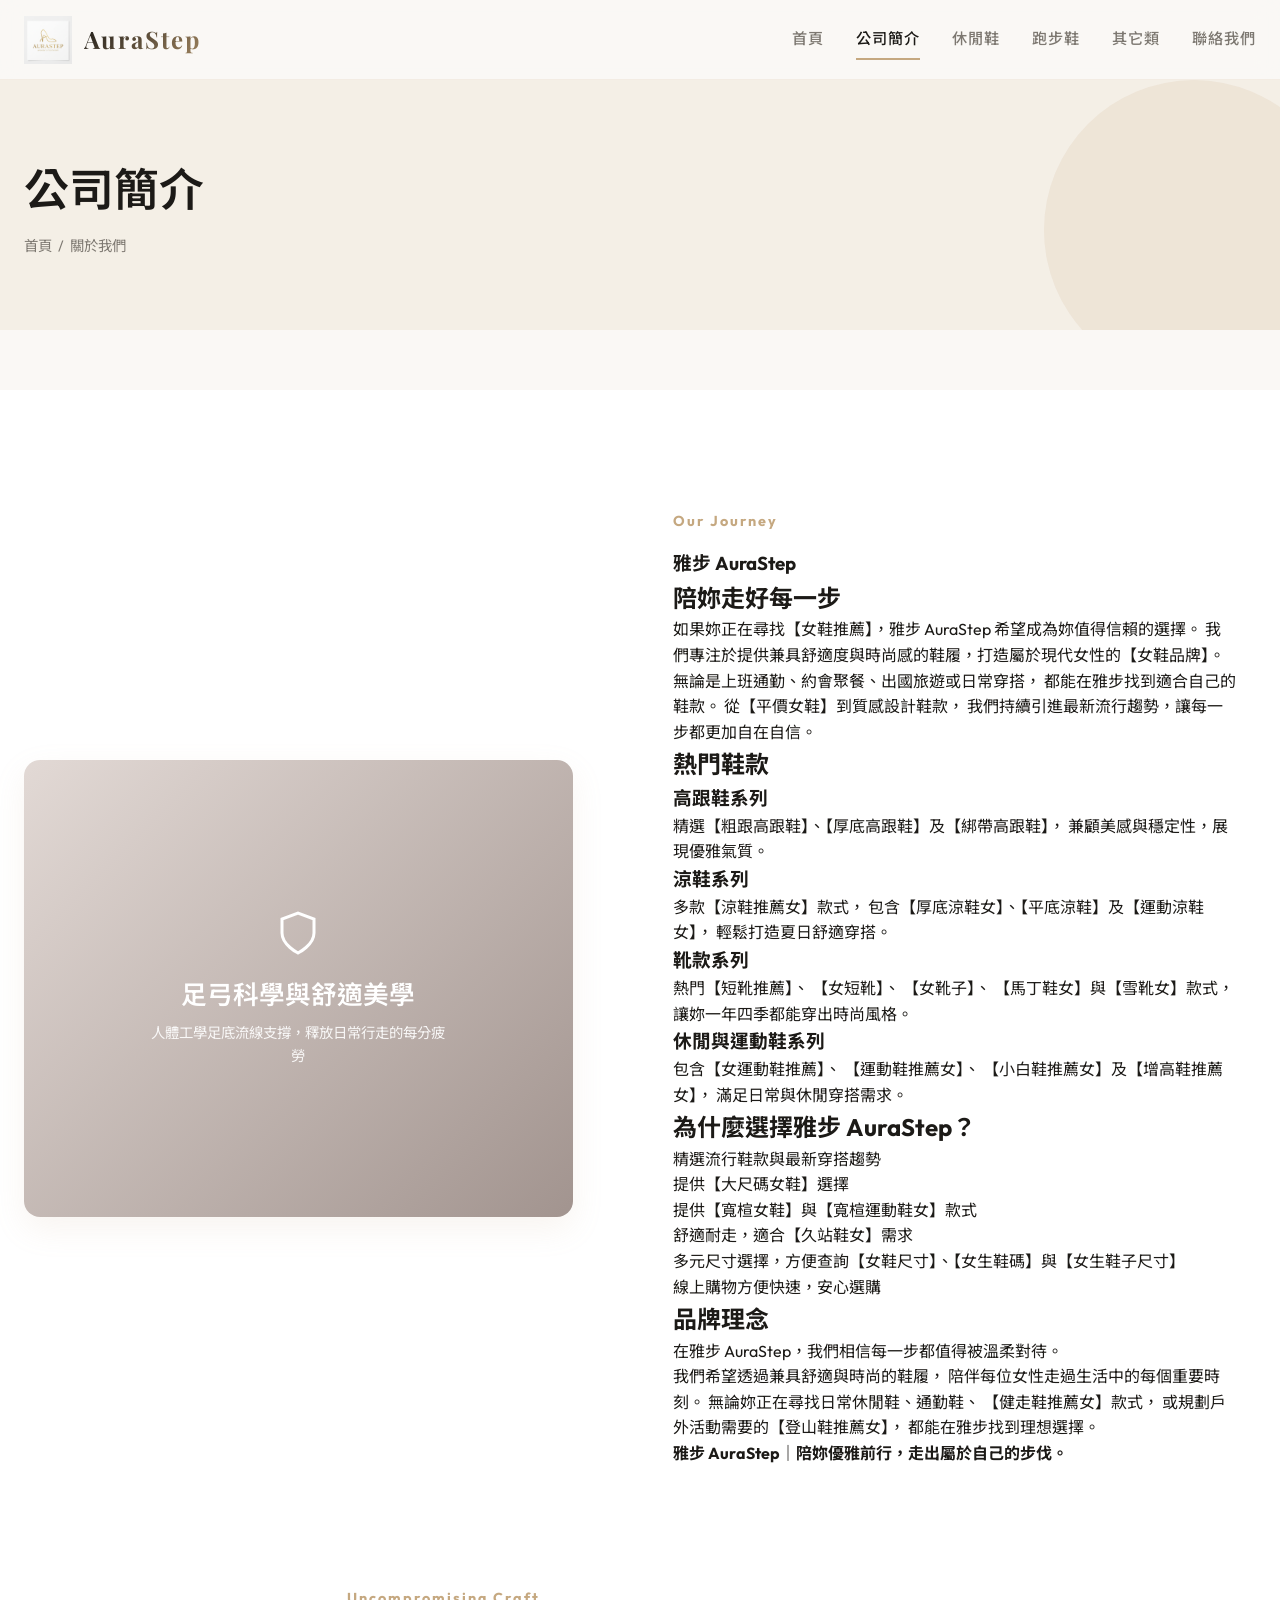
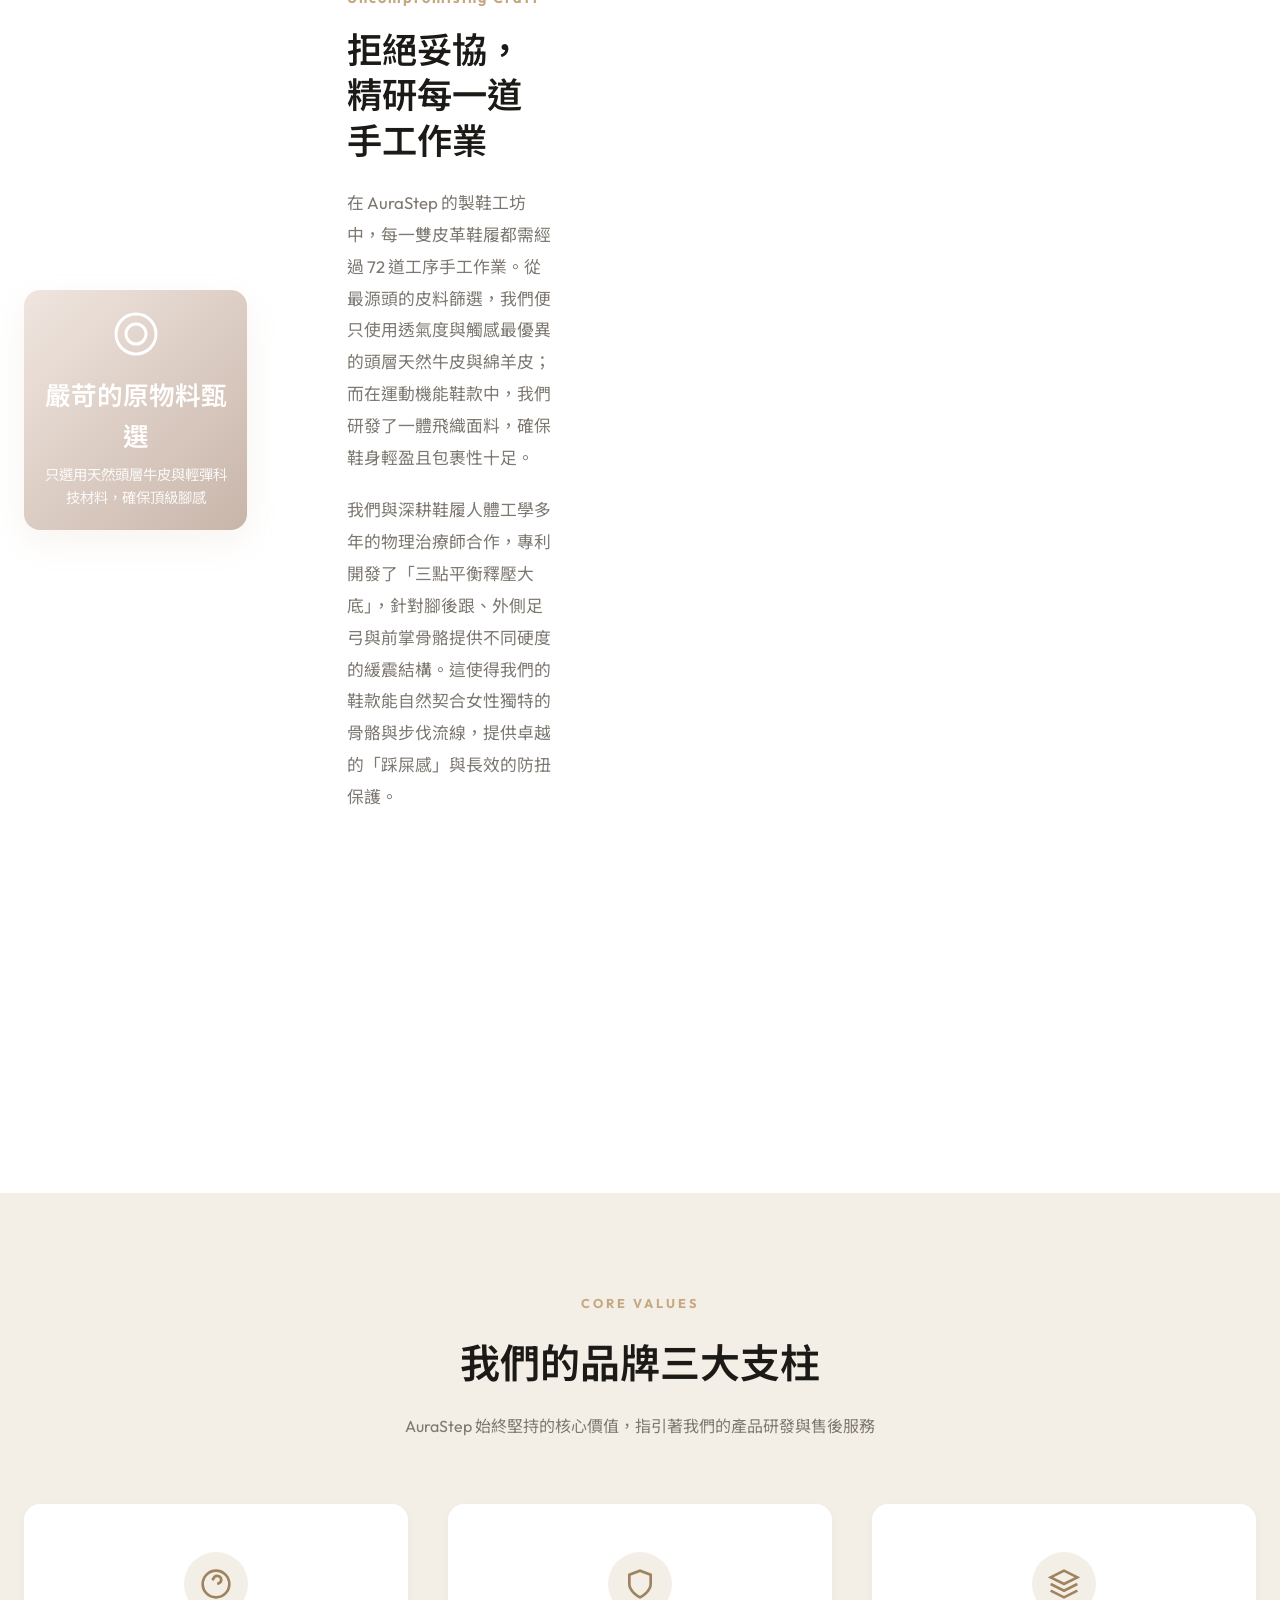
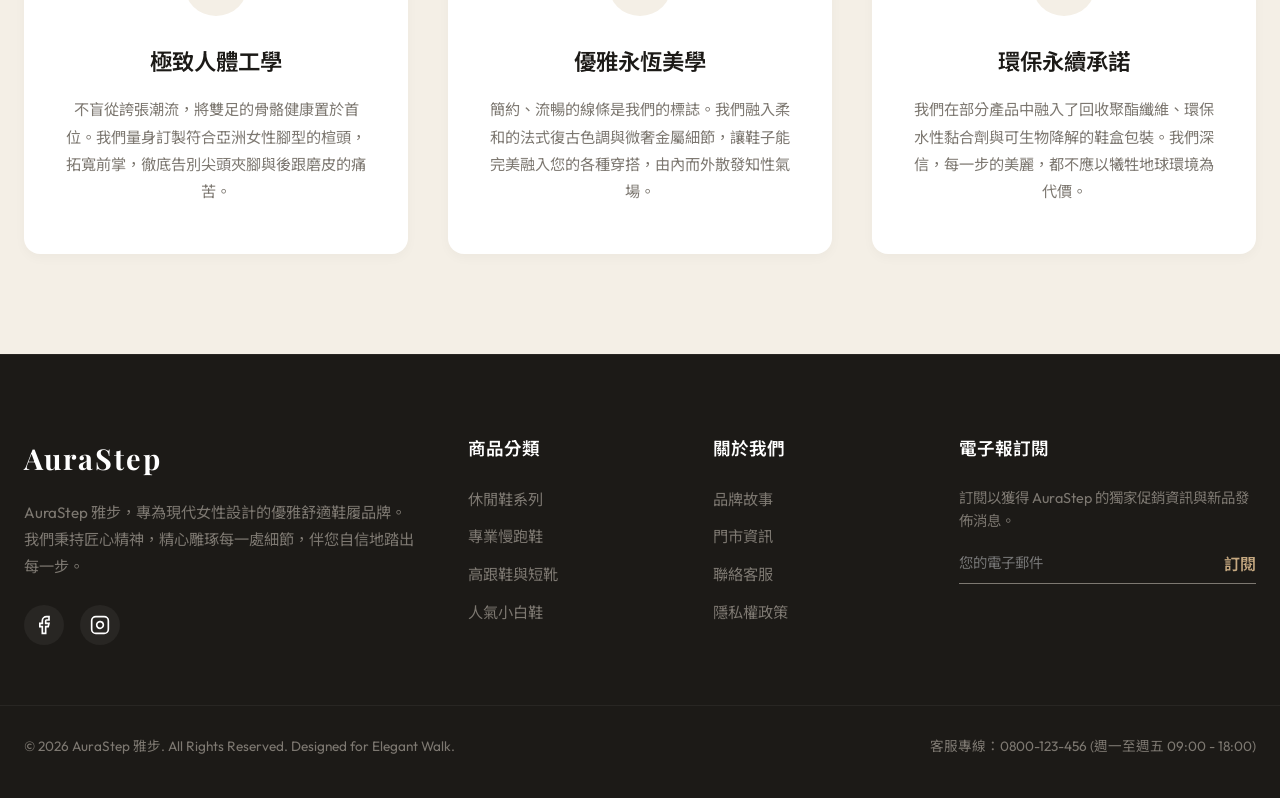
==== commit bc41fe01: "Add files via upload" ====
--- a/about.html
+++ b/about.html
@@ -65,14 +65,98 @@
           </div>
           <div class="story-content-box">
             <span class="story-subtitle">Our Journey</span>
-            <h2 class="story-title serif-title">源於對舒適與優雅的執著追求</h2>
-            <p class="story-text">
-              AuraStep 成立於 2021 年。品牌的創立靈感來自於對現代都會女性生活型態的深入觀察。我們發現，許多女性每天在職場、家庭與休閒運動之間來回切換，雙足承受著巨大的壓力。然而，市場上大多數外型精美的鞋款往往忽略了最重要的舒適度與支撐性，而主打舒適的健走鞋卻又難以融入高質感的日常穿搭。
-            </p>
-            <p class="story-text">
-              「我們為什麼不能打造一雙同時兼具絕美設計，又能讓人穿上一整天都不覺得累的女性鞋履？」這個想法成了 AuraStep 雅步起跑的源動力。歷經兩年不斷進行楦型改良、足部壓力數據測試，我們推出了首批結合「立體防護減壓」與「極簡流線美學」的鞋履系列。
-            </p>
-          </div>
+           <section class="brand-hero">
+  <h1>雅步 AuraStep</h1>
+  <h2>陪妳走好每一步</h2>
+
+  <p>
+    如果妳正在尋找【女鞋推薦】，雅步 AuraStep 希望成為妳值得信賴的選擇。
+    我們專注於提供兼具舒適度與時尚感的鞋履，打造屬於現代女性的【女鞋品牌】。
+  </p>
+
+  <p>
+    無論是上班通勤、約會聚餐、出國旅遊或日常穿搭，
+    都能在雅步找到適合自己的鞋款。
+    從【平價女鞋】到質感設計鞋款，
+    我們持續引進最新流行趨勢，讓每一步都更加自在自信。
+  </p>
+</section>
+
+<section class="popular-products">
+  <h2>熱門鞋款</h2>
+
+  <div class="product-category">
+    <h3>高跟鞋系列</h3>
+    <p>
+      精選【粗跟高跟鞋】、【厚底高跟鞋】及【綁帶高跟鞋】，
+      兼顧美感與穩定性，展現優雅氣質。
+    </p>
+  </div>
+
+  <div class="product-category">
+    <h3>涼鞋系列</h3>
+    <p>
+      多款【涼鞋推薦女】款式，
+      包含【厚底涼鞋女】、【平底涼鞋】及【運動涼鞋女】，
+      輕鬆打造夏日舒適穿搭。
+    </p>
+  </div>
+
+  <div class="product-category">
+    <h3>靴款系列</h3>
+    <p>
+      熱門【短靴推薦】、
+      【女短靴】、
+      【女靴子】、
+      【馬丁鞋女】與【雪靴女】款式，
+      讓妳一年四季都能穿出時尚風格。
+    </p>
+  </div>
+
+  <div class="product-category">
+    <h3>休閒與運動鞋系列</h3>
+    <p>
+      包含【女運動鞋推薦】、
+      【運動鞋推薦女】、
+      【小白鞋推薦女】及【增高鞋推薦女】，
+      滿足日常與休閒穿搭需求。
+    </p>
+  </div>
+</section>
+
+<section class="why-choose-us">
+  <h2>為什麼選擇雅步 AuraStep？</h2>
+
+  <ul>
+    <li>精選流行鞋款與最新穿搭趨勢</li>
+    <li>提供【大尺碼女鞋】選擇</li>
+    <li>提供【寬楦女鞋】與【寬楦運動鞋女】款式</li>
+    <li>舒適耐走，適合【久站鞋女】需求</li>
+    <li>多元尺寸選擇，方便查詢【女鞋尺寸】、【女生鞋碼】與【女生鞋子尺寸】</li>
+    <li>線上購物方便快速，安心選購</li>
+  </ul>
+</section>
+
+<section class="brand-story">
+  <h2>品牌理念</h2>
+
+  <p>
+    在雅步 AuraStep，我們相信每一步都值得被溫柔對待。
+  </p>
+
+  <p>
+    我們希望透過兼具舒適與時尚的鞋履，
+    陪伴每位女性走過生活中的每個重要時刻。
+    無論妳正在尋找日常休閒鞋、通勤鞋、
+    【健走鞋推薦女】款式，
+    或規劃戶外活動需要的【登山鞋推薦女】，
+    都能在雅步找到理想選擇。
+  </p>
+
+  <p>
+    <strong>雅步 AuraStep｜陪妳優雅前行，走出屬於自己的步伐。</strong>
+  </p>
+</section>
         </div>
 
         <!-- Row 2: Craftsmanship -->
